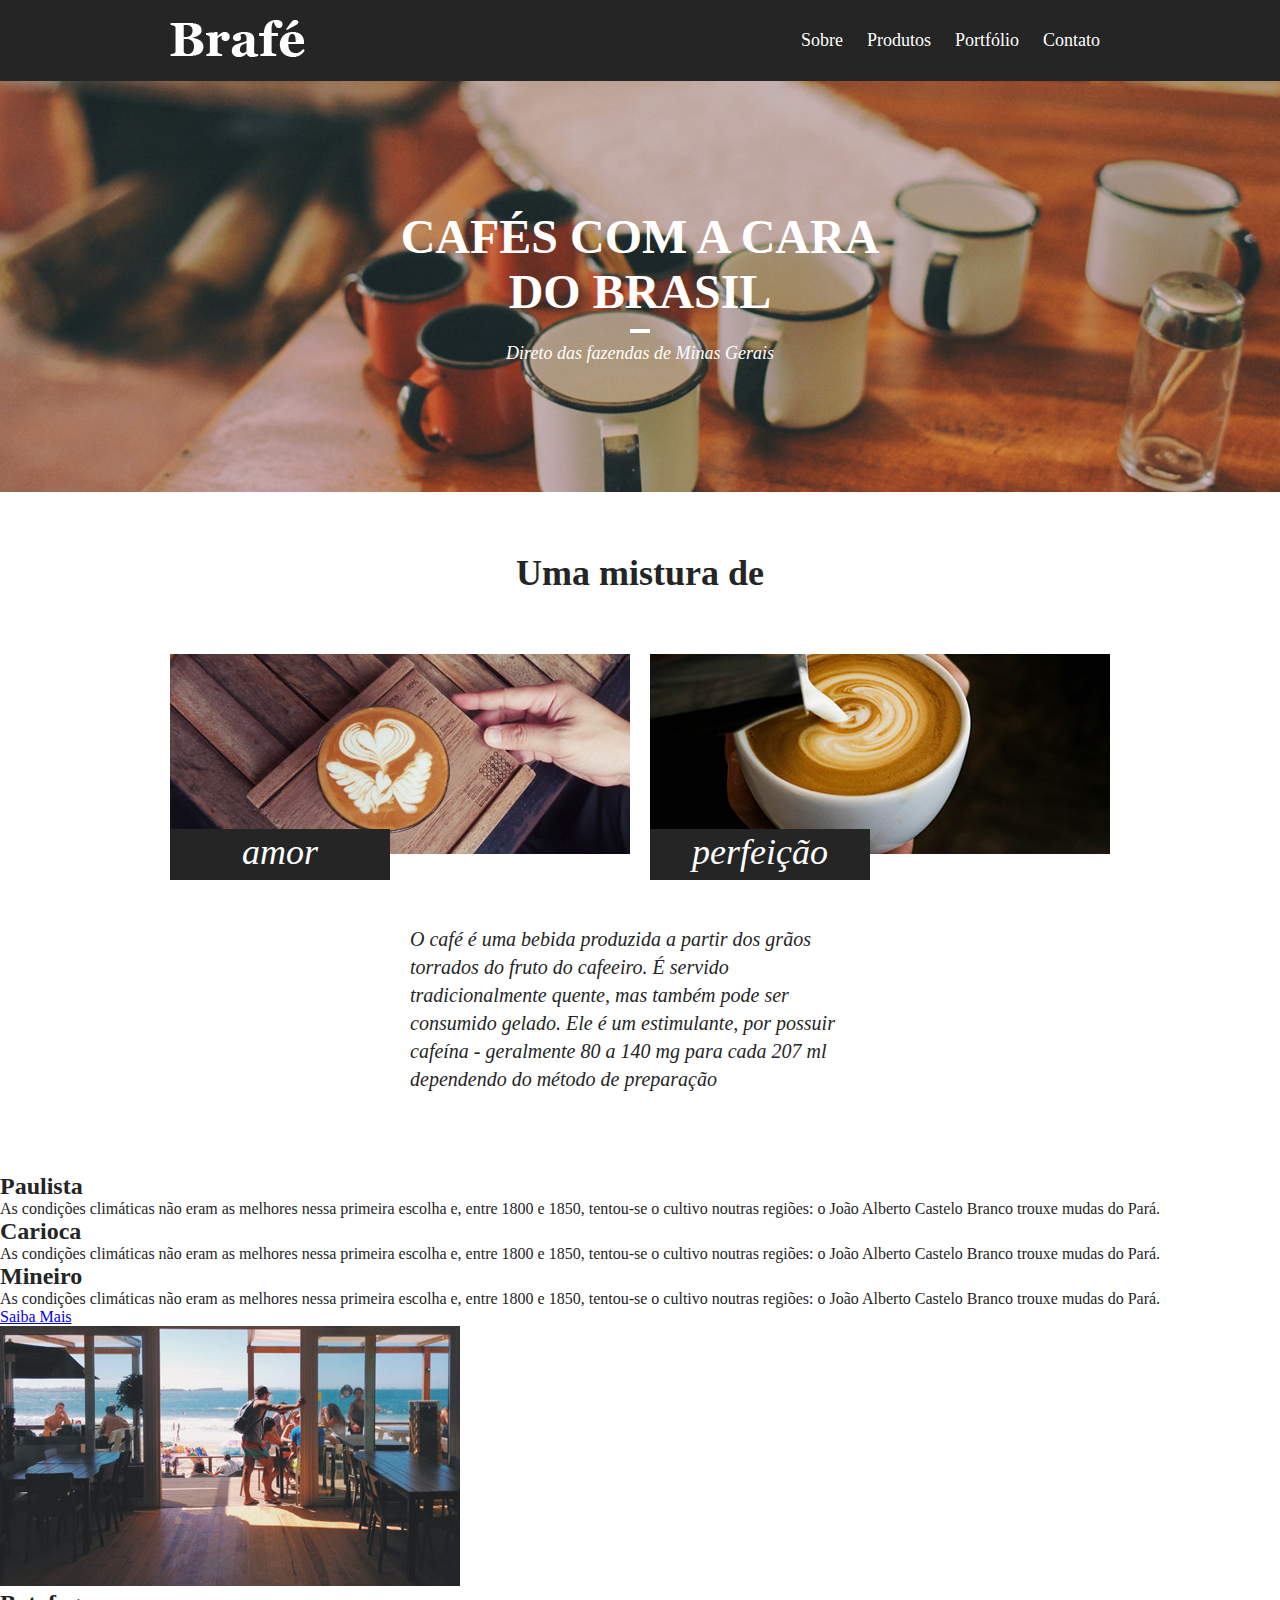
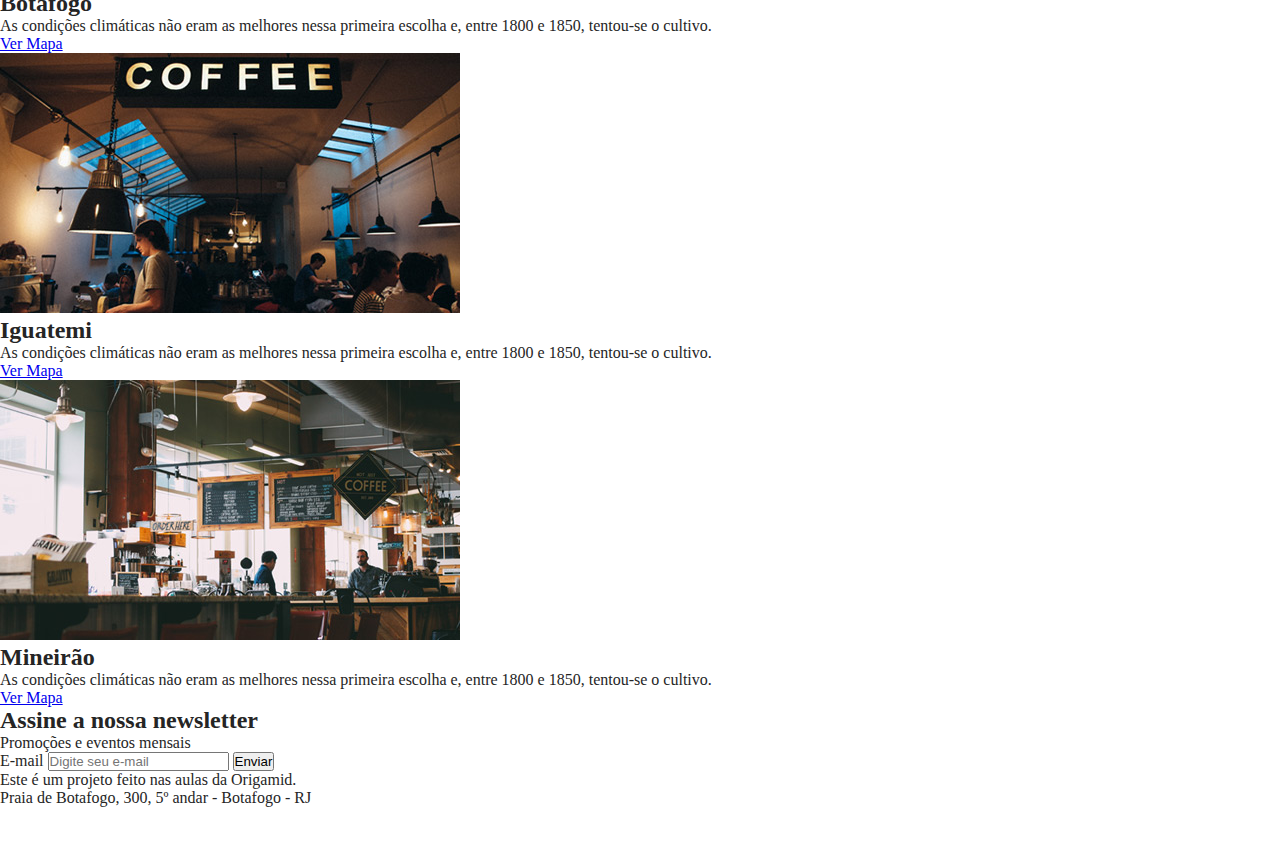
==== Brafé 1/css puro/index.html @ d8554454 "first commit" ====
<!DOCTYPE html>
<html lang="pt-br">
<head>
    <meta charset="UTF-8">
    <meta name="viewport" content="width=device-width, initial-scale=1.0">
    <link rel="stylesheet" type="text/css" href="../css puro/style.css">
    <title>Brafé 1</title>
</head>
<body>
   <header class="menu">
       <div class="menu-container">
           <a class="menu-logo" href="#"><img src="../img/brafe.png"></a>
       <nav class="menu-nav">
           <ul>
               <li><a href="#">Sobre</a></li>
               <li><a href="#">Produtos</a></li>
               <li><a href="#">Portfólio</a></li>
               <li><a href="#">Contato</a></li>
           </ul>
       </nav>
    </div>
   </header>
   <main class="intro">
       <h1>Cafés com a cara <br>do Brasil</h1>
       <p>Direto das fazendas de Minas Gerais</p>
   </main>

   <section class="sobre">
       <h2>Uma mistura de</h2>
       <div class="sobre-container">
           <div class="sobre-item">
               <img src="../img/cafe-1.jpg">
               <h3>amor</h3>
           </div>
           <div class="sobre-item">
            <img src="../img/cafe-2.jpg">
            <h3>perfeição</h3>
        </div>
       </div>
       <p>O café é uma bebida produzida a partir dos grãos torrados do fruto do cafeeiro.
        É servido tradicionalmente quente, mas também pode ser consumido gelado. Ele é 
        um estimulante, por possuir cafeína - geralmente 80 a 140 mg para cada 207 ml 
        dependendo do método de preparação</p>
   </section>

   <section>
       <div>
           <div>
               <h2>Paulista</h2>
               <p>As condições climáticas não eram as melhores nessa primeira escolha e, 
                entre 1800 e 1850, tentou-se o cultivo noutras regiões: o João Alberto
                Castelo Branco trouxe mudas do Pará.</p>
           </div>
           <div>
            <h2>Carioca</h2>
            <p>As condições climáticas não eram as melhores nessa primeira escolha e, 
             entre 1800 e 1850, tentou-se o cultivo noutras regiões: o João Alberto
             Castelo Branco trouxe mudas do Pará.</p>
        </div>
        <div>
            <h2>Mineiro</h2>
            <p>As condições climáticas não eram as melhores nessa primeira escolha e, 
             entre 1800 e 1850, tentou-se o cultivo noutras regiões: o João Alberto
             Castelo Branco trouxe mudas do Pará.</p>
        </div>
       </div>
       <a href="#">Saiba Mais</a>
   </section>

   <section>
       <div>
           <img src="../img/botafogo.jpg" alt="Brafé unidade Botafogo">
           <div>
               <h2>Botafogo</h2>
               <p>As condições climáticas não eram as melhores nessa primeira escolha e, 
                entre 1800 e 1850, tentou-se o cultivo.</p>
                <a href="#">Ver Mapa</a>
           </div>
       </div>
       <div>
        <img src="../img/iguatemi.jpg" alt="Brafé unidade Iguatemi">
        <div>
            <h2>Iguatemi</h2>
            <p>As condições climáticas não eram as melhores nessa primeira escolha e, 
             entre 1800 e 1850, tentou-se o cultivo.</p>
             <a href="#">Ver Mapa</a>
        </div>
    </div>
    <div>
        <img src="../img/mineirao.jpg" alt="Brafé unidade Mineirão">
        <div>
            <h2>Mineirão</h2>
            <p>As condições climáticas não eram as melhores nessa primeira escolha e, 
             entre 1800 e 1850, tentou-se o cultivo.</p>
             <a href="#">Ver Mapa</a>
        </div>
    </div>
   </section>

   <section>
       <div>
           <div>
               <h2>Assine a nossa newsletter</h2>
               <p>Promoções e eventos mensais</p>
           </div>
           <form>
               <label>E-mail</label>
               <input type="email" placeholder="Digite seu e-mail">
               <button type="submit">Enviar</button>
           </form>
       </div>
   </section>

   <footer>
       <div>
           <p>Este é um projeto feito nas aulas da Origamid.<br>Praia de Botafogo, 300, 5º andar - Botafogo - RJ</p>
            <img src="../img/brafe.png" alt="Brafé">
        </div>
   </footer>
</body>
</html>
---- Brafé 1/css puro/style.css ----
/* Reset */
*{
    padding: 0px;
    margin: 0px;
}

body{
    font-family: Georgia, serif;
    color: #252525;
}

/* Menu */
.menu{
    background: #252525;
    padding: 20px 0;
}

.menu-container{
    max-width: 960px;
    margin: 0 auto;
}

.menu-container::after, .menu-container::before{
    content: '';
    display: table;
    clear: both;
}

a.menu-logo{
    display: block;
    float: left;
    margin-left: 10px;
}

.menu-nav{
    float: right;
    margin-right: 10px;
}

.menu-nav li{
    display: inline-block;
}

.menu-nav a{
    display: block;
    padding: 10px;
    text-decoration: none;
    color: #fff;
    font-size: 1.125em;
}

/* Intro */

.intro{
    background: url('../img/bg-intro.jpg') no-repeat center center;
    background-size: cover; /* background sempre em 100% */
    padding: 10% 0;
    text-align: center;
    color: #fff;
}

.intro h1{
    text-transform: uppercase;
    font-size: 3em;
}

.intro h1::after{
    content: '';
    display: block;
    width: 20px;
    height: 4px;
    background: #fff;
    margin: 10px auto;
}

.intro p{
    font-style: italic;
    font-size: 1.125em;
}

/* Sobre */
.sobre{
    padding: 60px 0;
}

.sobre-container{
    max-width: 960px;
    margin: 0 auto;
}

.sobre-container::after, .sobre-container::before{
    content: '';
    display: table;
    clear: both;
}

.sobre h2{
    text-align: center;
    font-size: 2.25em;
    margin-bottom: 60px;
}

.sobre-item{
    width: 460px;
    float: left;
    margin: 0 10px;
}

.sobre-item img{
    display: block;
    max-width: 100%;
}

.sobre-item h3{
    font-size: 2.25em;
    line-height: 1em;
    background: #252525;
    width: 220px;
    color: #fff;
    font-style: italic;
    font-weight: normal;
    text-align: center;
    padding: 5px 0 10px 0;
    top: -25px;
    position: relative;
}

.sobre > p{
    font-size: 1.25em;
    line-height: 1.4em;
    font-style: italic;
    text-align: centers;
    margin: 20px auto;
    max-width: 460px;

}
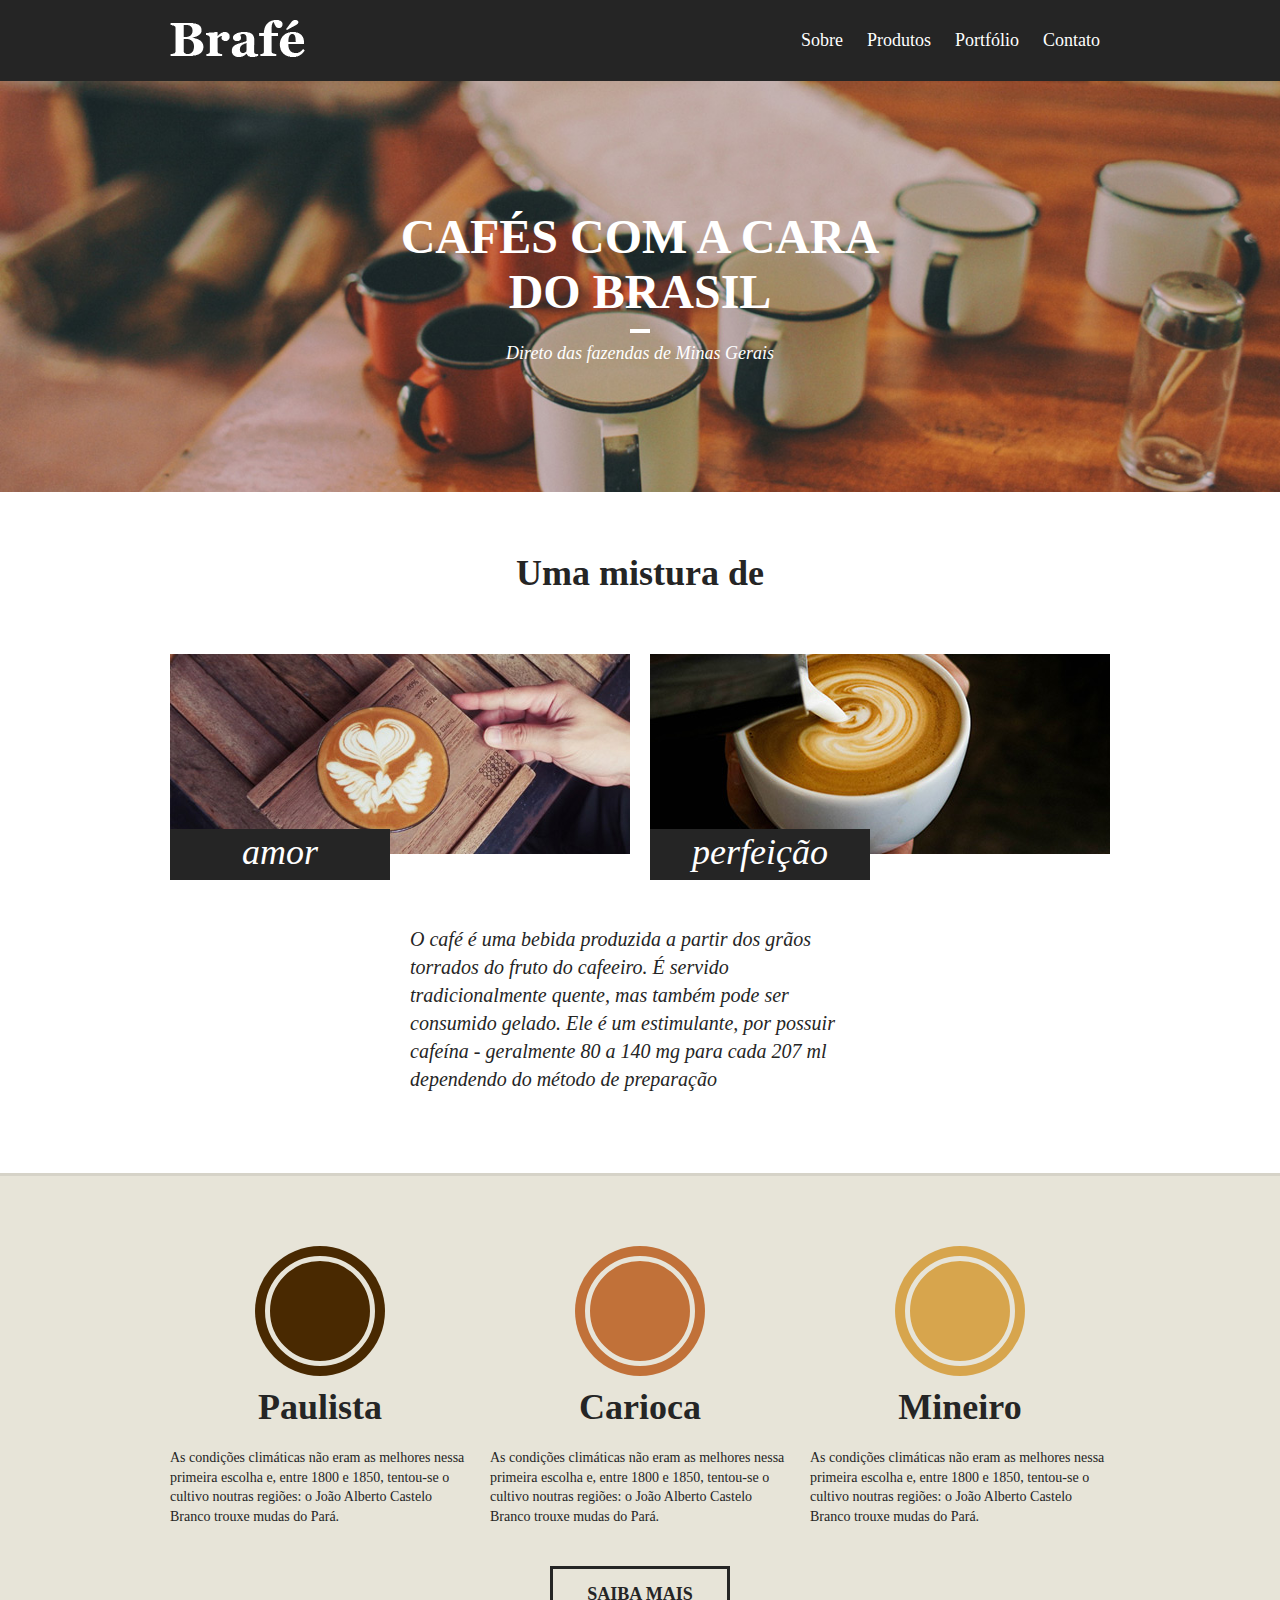
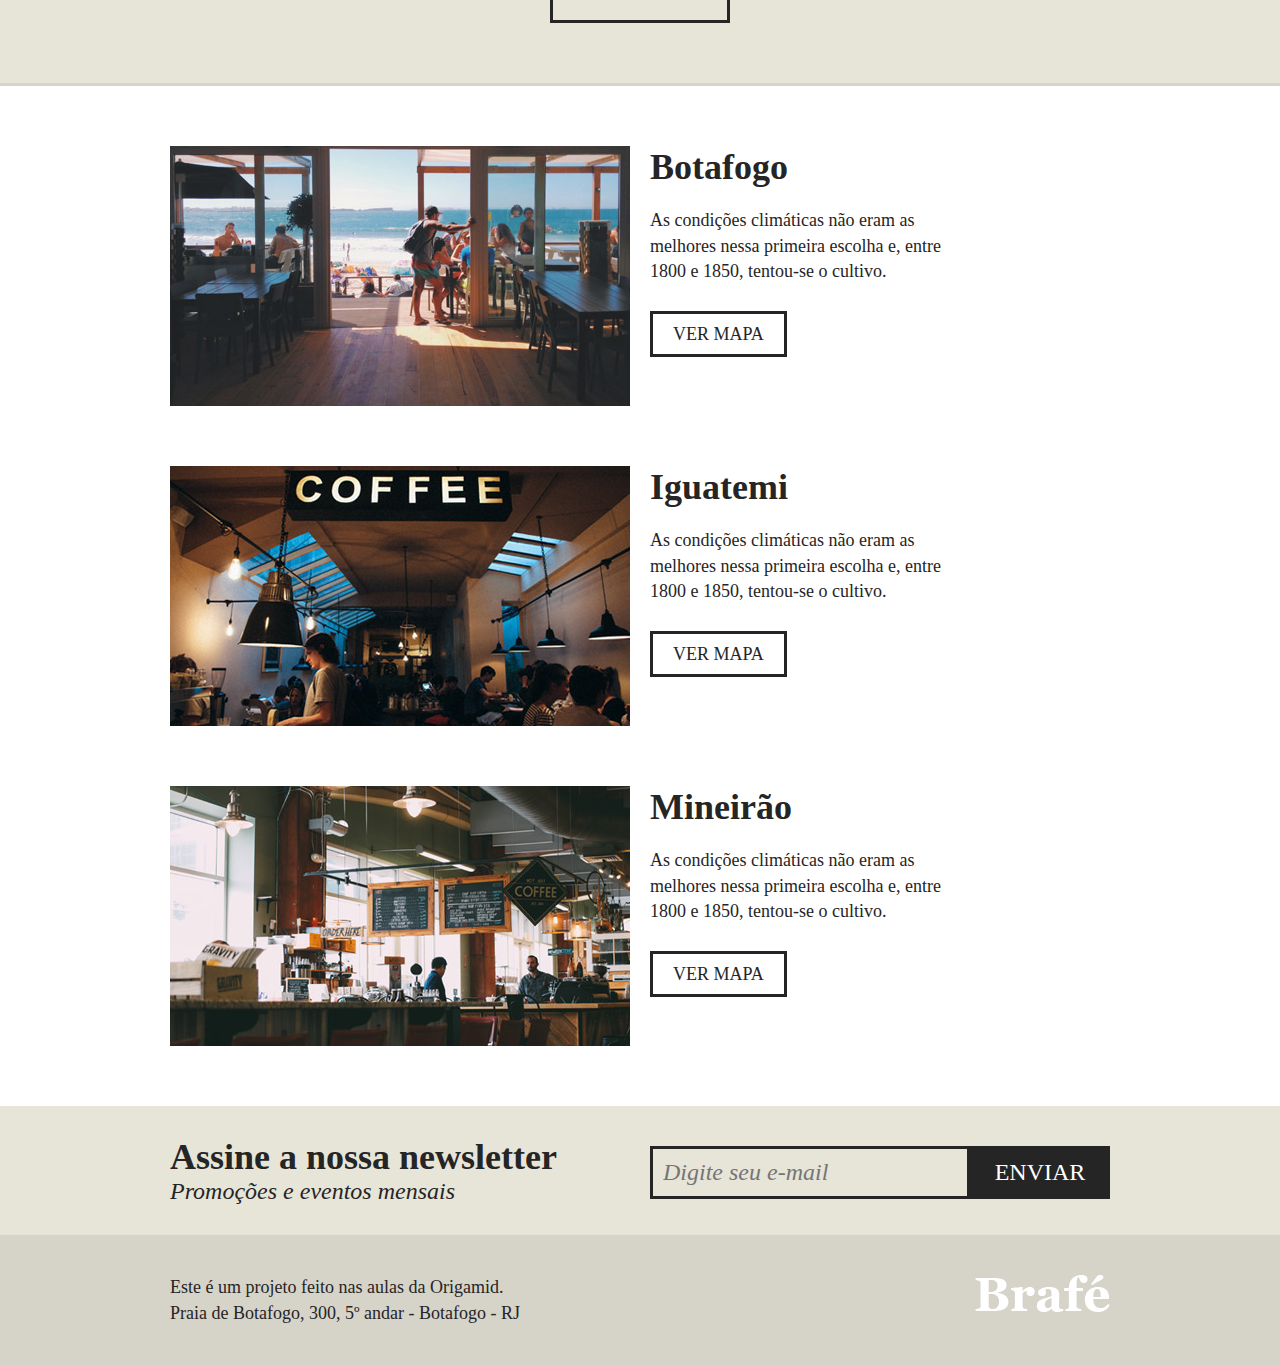
==== commit 704a9f7b: "save point" ====
--- a/Brafé 1/css puro/index.html
+++ b/Brafé 1/css puro/index.html
@@ -43,32 +43,32 @@
         dependendo do método de preparação</p>
    </section>
 
-   <section>
-       <div>
-           <div>
-               <h2>Paulista</h2>
+   <section class="produtos">
+       <div class="produtos-container">
+           <div class="produtos-item">
+               <h2 class="produtos-paulista">Paulista</h2>
                <p>As condições climáticas não eram as melhores nessa primeira escolha e, 
                 entre 1800 e 1850, tentou-se o cultivo noutras regiões: o João Alberto
                 Castelo Branco trouxe mudas do Pará.</p>
            </div>
-           <div>
-            <h2>Carioca</h2>
+           <div class="produtos-item">
+            <h2 class="produtos-carioca">Carioca</h2>
             <p>As condições climáticas não eram as melhores nessa primeira escolha e, 
              entre 1800 e 1850, tentou-se o cultivo noutras regiões: o João Alberto
              Castelo Branco trouxe mudas do Pará.</p>
         </div>
-        <div>
-            <h2>Mineiro</h2>
+        <div class="produtos-item">
+            <h2 class="produtos-mineiro">Mineiro</h2>
             <p>As condições climáticas não eram as melhores nessa primeira escolha e, 
              entre 1800 e 1850, tentou-se o cultivo noutras regiões: o João Alberto
              Castelo Branco trouxe mudas do Pará.</p>
         </div>
        </div>
-       <a href="#">Saiba Mais</a>
+       <a class="produtos-btn" href="#">Saiba Mais</a>
    </section>
 
-   <section>
-       <div>
+   <section class="locais">
+       <div class="locais-item">
            <img src="../img/botafogo.jpg" alt="Brafé unidade Botafogo">
            <div>
                <h2>Botafogo</h2>
@@ -77,7 +77,7 @@
                 <a href="#">Ver Mapa</a>
            </div>
        </div>
-       <div>
+       <div class="locais-item">
         <img src="../img/iguatemi.jpg" alt="Brafé unidade Iguatemi">
         <div>
             <h2>Iguatemi</h2>
@@ -86,7 +86,7 @@
              <a href="#">Ver Mapa</a>
         </div>
     </div>
-    <div>
+    <div class="locais-item">
         <img src="../img/mineirao.jpg" alt="Brafé unidade Mineirão">
         <div>
             <h2>Mineirão</h2>
@@ -97,9 +97,9 @@
     </div>
    </section>
 
-   <section>
-       <div>
-           <div>
+   <section class="assine">
+       <div class="assine-container">
+           <div class="assine-info">
                <h2>Assine a nossa newsletter</h2>
                <p>Promoções e eventos mensais</p>
            </div>
@@ -111,8 +111,8 @@
        </div>
    </section>
 
-   <footer>
-       <div>
+   <footer class="footer">
+       <div class="footer-container">
            <p>Este é um projeto feito nas aulas da Origamid.<br>Praia de Botafogo, 300, 5º andar - Botafogo - RJ</p>
             <img src="../img/brafe.png" alt="Brafé">
         </div>
--- a/Brafé 1/css puro/style.css
+++ b/Brafé 1/css puro/style.css
@@ -1,47 +1,48 @@
 /* Reset */
-*{
+* {
     padding: 0px;
     margin: 0px;
-}
-
-body{
+    box-sizing: border-box;
+}
+
+body {
     font-family: Georgia, serif;
     color: #252525;
 }
 
 /* Menu */
-.menu{
+.menu {
     background: #252525;
     padding: 20px 0;
 }
 
-.menu-container{
-    max-width: 960px;
-    margin: 0 auto;
-}
-
-.menu-container::after, .menu-container::before{
-    content: '';
-    display: table;
-    clear: both;
-}
-
-a.menu-logo{
+.menu-container {
+    max-width: 960px;
+    margin: 0 auto;
+}
+
+.menu-container::after, .menu-container::before {
+    content: '';
+    display: table;
+    clear: both;
+}
+
+a.menu-logo {
     display: block;
     float: left;
     margin-left: 10px;
 }
 
-.menu-nav{
+.menu-nav {
     float: right;
     margin-right: 10px;
 }
 
-.menu-nav li{
+.menu-nav li {
     display: inline-block;
 }
 
-.menu-nav a{
+.menu-nav a {
     display: block;
     padding: 10px;
     text-decoration: none;
@@ -49,9 +50,26 @@
     font-size: 1.125em;
 }
 
+@media (max-width: 739px) {
+
+    .menu {
+        text-align: center;
+    }
+
+    a.menu-logo {
+        float: none;
+        margin: 0 auto;
+    }
+
+    .menu-nav {
+        float: none;
+        clear: both;
+    }
+}
+
 /* Intro */
 
-.intro{
+.intro {
     background: url('../img/bg-intro.jpg') no-repeat center center;
     background-size: cover; /* background sempre em 100% */
     padding: 10% 0;
@@ -59,12 +77,12 @@
     color: #fff;
 }
 
-.intro h1{
+.intro h1 {
     text-transform: uppercase;
     font-size: 3em;
 }
 
-.intro h1::after{
+.intro h1::after {
     content: '';
     display: block;
     width: 20px;
@@ -73,45 +91,51 @@
     margin: 10px auto;
 }
 
-.intro p{
+.intro p {
     font-style: italic;
     font-size: 1.125em;
 }
 
+@media (max-width: 739px) {
+    .intro {
+        padding: 60px 0;
+    }
+}
+
 /* Sobre */
-.sobre{
+.sobre {
     padding: 60px 0;
 }
 
-.sobre-container{
-    max-width: 960px;
-    margin: 0 auto;
-}
-
-.sobre-container::after, .sobre-container::before{
-    content: '';
-    display: table;
-    clear: both;
-}
-
-.sobre h2{
+.sobre-container {
+    max-width: 960px;
+    margin: 0 auto;
+}
+
+.sobre-container::after, .sobre-container::before {
+    content: '';
+    display: table;
+    clear: both;
+}
+
+.sobre h2 {
     text-align: center;
     font-size: 2.25em;
     margin-bottom: 60px;
 }
 
-.sobre-item{
+.sobre-item {
     width: 460px;
     float: left;
     margin: 0 10px;
 }
 
-.sobre-item img{
+.sobre-item img {
     display: block;
     max-width: 100%;
 }
 
-.sobre-item h3{
+.sobre-item h3 {
     font-size: 2.25em;
     line-height: 1em;
     background: #252525;
@@ -125,7 +149,7 @@
     position: relative;
 }
 
-.sobre > p{
+.sobre > p {
     font-size: 1.25em;
     line-height: 1.4em;
     font-style: italic;
@@ -134,3 +158,334 @@
     max-width: 460px;
 
 }
+
+@media (min-width: 740px) and (max-width: 980px) {
+    .sobre-container{
+        max-width: 720px;
+    }
+    .sobre-item {
+        width: 340px;
+    }
+}
+
+@media (max-width: 739px) {
+    .sobre-container {
+        max-width: 300px;
+    }
+
+    .sobre-item {
+        width: 300px;
+        margin: 0 auto;
+    }
+}
+
+/* Produtos */
+
+.produtos {
+    background: #e7e4d8;
+    padding: 60px 0;
+    border-top: 3px solid #d6d3c8;
+    border-bottom: 3px solid #d6d3c8;
+    
+}
+
+.produtos-container {
+    max-width: 960px;
+    margin: 0 auto;
+}
+
+.produtos-container::before, .produtos-container::after {
+    clear: both;
+    content: '';
+    display: table;
+}
+
+.produtos-item {
+    width: 300px;
+    float: left;
+    margin: 0 10px 20px 10px;
+}
+
+.produtos-item h2 {
+    text-align: center;
+    font-size: 2.25em;
+    margin-bottom: 20px;
+}
+
+.produtos-item p {
+    font-size: 0.875em;
+    line-height: 1.4em;
+}
+
+.produtos-item h2::before {
+    content: '';
+    display: block;
+    width: 100px;
+    height: 100px;
+    background: currentColor;
+    border-radius: 50%;
+    margin: 20px auto;
+    border: 5px solid #e7e4d8;
+    box-shadow: 0 0 0 10px currentColor;
+}
+
+h2.produtos-paulista::before {
+    color: #492901;
+}
+
+h2.produtos-carioca::before {
+    color: #c17139;
+}
+
+h2.produtos-mineiro::before {
+    color: #d7a54d;
+}
+
+.produtos-btn {
+    width: 180px;
+    border: 3px solid #252525;
+    color: #252525;
+    text-decoration: none;
+    display: block;
+    font-size: 1.125em;
+    font-weight: bold;
+    text-transform: uppercase;
+    text-align: center;
+    padding: 15px 0;
+    margin: 20px auto 0 auto;
+}
+
+@media (min-width: 740px) and (max-width: 980px) {
+    .produtos-container{
+        max-width: 720px;
+    }
+    .produtos-item {
+        width: 220px;
+    }
+}
+
+@media (max-width: 739px) {
+    .produtos-container {
+        max-width: 300px;
+    }
+
+    .produtos-item {
+        margin: 0 auto 20px auto;
+    }
+}
+
+/* Locais */
+
+.locais {
+    max-width: 960px;
+    margin: 0 auto;
+}
+
+.locais-item {
+    clear: both;
+    margin: 60px auto;
+}
+
+.locais-item::after, .locais-item::before {
+    display: table;
+    content: '';
+    clear: both;
+}
+
+.locais-item img {
+    width: 460px;
+    display: block;
+    float: left;
+    margin: 0 10px;
+}
+
+.locais-item > div {
+    width: 460px;
+    float: left;
+    margin: 0 10px;
+}
+
+.locais-item h2 {
+    font-size: 2.25em;
+    margin-bottom: 20p;
+}
+
+.locais-item  p {
+    font-size: 1.125em;
+    line-height: 1.4em;
+    max-width: 320px;
+    margin-bottom: 40px;
+    margin-top: 20px;
+}
+
+.locais-item a {
+    font-size: 1.125em;
+    text-transform: uppercase;
+    text-decoration: none;
+    border: 3px solid;
+    color: #252525;
+    padding: 10px 20px;
+}
+
+@media (min-width: 740px) and (max-width: 980px) {
+    .locais {
+        max-width: 720px;
+    }
+    .locais-item > div, .locais-item img {
+        width: 340px;
+    }
+}
+
+@media (max-width: 739px) {
+    .locais {
+        max-width: 300px;
+    }
+
+    .locais-item > div, .locais-item img {
+        width: 300px;
+        margin: 0px;
+    }
+}
+
+/* Assine */
+
+.assine {
+    background: #e7e4d8;
+    padding: 30px 0;
+}
+
+.assine-container {
+    max-width: 960px;
+    margin: 0 auto;
+}
+
+.assine-container::after, .assine-container::before {
+    content: '';
+    display: table;
+    clear: both;
+}
+
+.assine-info {
+    width: 460px;
+    margin: 0 10px;
+    float: left;
+}
+
+.assine-info h2 {
+    font-size: 2.25em;
+}
+
+
+.assine-info p {
+    font-size: 1.5em;
+    font-style: italic;
+}
+
+.assine form {
+    width: 460px;
+    margin: 10px 10px 0 10px;
+    float: left;
+}
+
+.assine form label {
+    display: none;
+}
+
+.assine input {
+    width: 320px;
+    border: 3px solid #252525;
+    background: none;
+    font-size: 1.5em;
+    font-style: italic;
+    font-family: Georgia, serif;
+    padding: 10px;
+    float: left;
+}
+
+.assine button {
+    background: #252525;
+    font-family: Georgia, serif;
+    text-transform: uppercase;
+    font-size: 1.5em;
+    width: 140px;
+    padding: 13px 0;
+    color: #fff;
+    border: none;
+    cursor: pointer;
+}
+
+@media (min-width: 740px) and (max-width: 980px) {
+    .assine-container {
+        max-width: 720px;
+    }
+
+    .assine-info {
+        width: 340x;
+    }
+
+    .assine form {
+        width: 340px;
+    }
+
+    .assine input {
+        width: 340px;
+    }
+}
+
+@media (max-width: 739px) {
+   .assine-container {
+        max-width: 300px;
+   }
+
+   .assine-info, .assine form, .assine input {
+       width: 300px;
+       margin: 10px 0;
+   }
+}
+
+/* Footer */
+
+.footer {
+    background: #d6d3c8;
+    padding: 40px 0;
+}
+
+.footer-container {
+    max-width: 960px;
+    margin: 0 auto;
+}
+
+.footer-container::before, .footer-container::after {
+    content: '';
+    display: table;
+    clear: both;
+}
+
+.footer p {
+    float: left;
+    margin: 0 10px;
+    font-size: 1.125em;
+    line-height: 1.4em;
+}
+
+.footer img {
+    float: right;
+    margin: 0 10px;
+    display: block;
+}
+
+@media (max-width: 739px) {
+   .footer-container {
+       max-width: 300px;
+   }
+
+   .footer img {
+       float: none;
+       margin: 10px 0;
+   }
+
+   .footer p {
+       float: none;
+       margin: 0;
+   }
+}